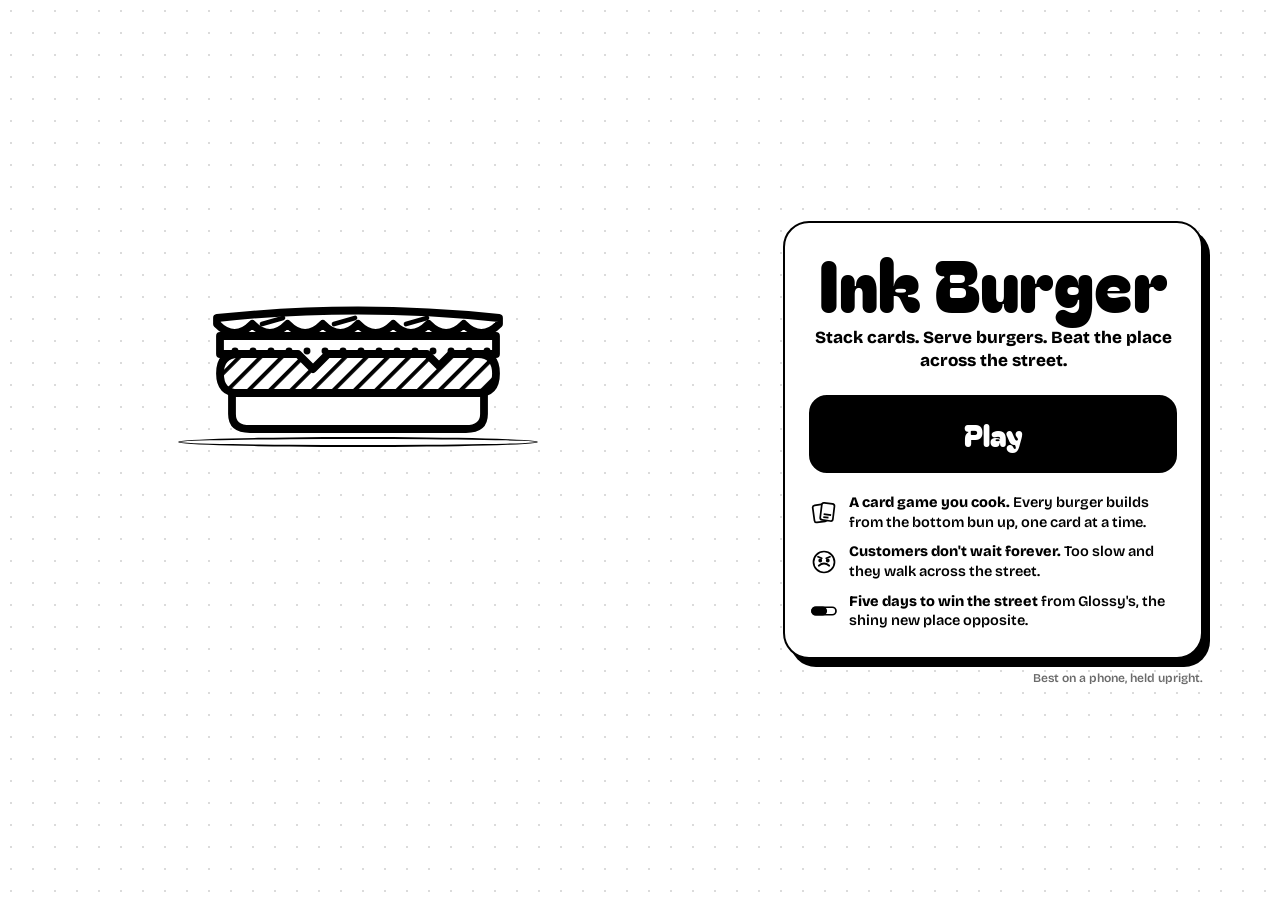
==== index.html @ 62f77157 "Ink Burger 0.1.0: first playable version The concept, set up like Ink Nine: a front page with a Play" ====
<!doctype html>
<html lang="en">
<head>
<meta charset="utf-8">
<meta name="viewport" content="width=device-width, initial-scale=1, viewport-fit=cover">
<title>Ink Burger: stack cards, serve burgers</title>
<meta name="description" content="A minimal ink-drawn card game. Stack cards into burgers, keep your regulars happy, and win the street from Glossy's across the road.">
<meta name="theme-color" content="#ffffff" media="(prefers-color-scheme: light)">
<meta name="theme-color" content="#161616" media="(prefers-color-scheme: dark)">
<link rel="manifest" href="/manifest.webmanifest">
<link rel="icon" type="image/png" sizes="48x48" href="/icons/favicon-48.png">
<link rel="icon" type="image/svg+xml" href="/icons/icon.svg">
<link rel="apple-touch-icon" href="/icons/apple-touch-icon.png">
<meta name="apple-mobile-web-app-capable" content="yes">
<meta name="mobile-web-app-capable" content="yes">
<meta name="apple-mobile-web-app-title" content="Ink Burger">
<meta name="apple-mobile-web-app-status-bar-style" content="default">
<meta property="og:type" content="website">
<meta property="og:site_name" content="Ink Burger">
<meta property="og:title" content="Ink Burger">
<meta property="og:description" content="Stack cards. Serve burgers. Beat the place across the street.">
<meta property="og:url" content="https://ink-burger.vercel.app/">
<link rel="canonical" href="https://ink-burger.vercel.app/">
<meta property="og:image" content="https://ink-burger.vercel.app/og-image.png">
<meta property="og:image:alt" content="Ink Burger: an ink-drawn burger beside the words Stack cards. Serve burgers.">
<meta property="og:image:width" content="1200">
<meta property="og:image:height" content="630">
<meta name="twitter:card" content="summary_large_image">
<meta name="twitter:title" content="Ink Burger">
<meta name="twitter:description" content="Stack cards. Serve burgers. Beat the place across the street.">
<meta name="twitter:image" content="https://ink-burger.vercel.app/og-image.png">
<link rel="preconnect" href="https://fonts.googleapis.com">
<link rel="preconnect" href="https://fonts.gstatic.com" crossorigin>
<link href="https://fonts.googleapis.com/css2?family=Bagel+Fat+One&family=Bricolage+Grotesque:opsz,wght@12..96,600;12..96,800&display=swap" rel="stylesheet">
<style>
:root{--ink:#000;--paper:#fff;--mute:#6b6b6b;--display:'Bagel Fat One','Arial Black',sans-serif;--ui:'Bricolage Grotesque',system-ui,-apple-system,'Segoe UI',sans-serif;
  box-sizing:border-box;padding-top:env(safe-area-inset-top,0px);padding-bottom:env(safe-area-inset-bottom,0px)}
@media (prefers-color-scheme:dark){:root:not([data-theme="light"]){--ink:#f4f4f4;--paper:#161616;--mute:#9a9a9a}}
:root[data-theme="dark"]{--ink:#f4f4f4;--paper:#161616;--mute:#9a9a9a}
*,*::before,*::after{box-sizing:inherit}
html{scroll-padding-top:env(safe-area-inset-top,0px)}
html,body{margin:0;min-height:100%;background:var(--paper);color:var(--ink);font-family:var(--ui)}
#stage{position:fixed;inset:0;z-index:0;display:grid;place-items:center;pointer-events:none;
  background:radial-gradient(circle,var(--ink) 1px,transparent 1.3px) 0 0/22px 22px;opacity:1}
#stage::before{content:'';position:absolute;inset:0;background:var(--paper);opacity:.86}
#burger{position:absolute;left:50%;top:calc(env(safe-area-inset-top,0px) + 4vh);width:min(62vw,300px);transform:translateX(-50%)}
#burger svg{width:100%;height:auto;overflow:visible;display:block}
#burger g{transform-box:fill-box;transform-origin:50% 100%}
#plate{position:absolute;left:50%;width:min(76vw,360px);height:10px;transform:translateX(-50%);border:2.5px solid var(--ink);border-radius:50%;background:var(--paper)}
main{position:relative;z-index:1;min-height:100vh;min-height:100dvh;display:grid;place-items:end center;align-content:end;padding:24px 18px calc(env(safe-area-inset-bottom,0px) + 18px)}
@media (min-aspect-ratio:1/1){main{place-items:center end;align-content:center;padding-right:6vw}#burger{left:28%;top:24vh}#plate{left:28%}}
.card{width:min(420px,100%);background:var(--paper);border:2.5px solid var(--ink);border-radius:26px;box-shadow:7px 8px 0 var(--ink);padding:26px 24px 22px;text-align:center;
  animation:in .8s cubic-bezier(.3,.7,.3,1) both .2s}
@keyframes in{0%{opacity:0;transform:translateY(60px) scale(.8,1.2)}55%{opacity:1;transform:translateY(-8px) scale(1.04,.96)}78%{transform:translateY(2px) scale(.99,1.01)}100%{transform:none}}
h1{font-family:var(--display);font-weight:400;font-size:clamp(50px,14vw,72px);line-height:.92;margin:0}
.tag{font-weight:800;font-size:17px;margin:12px 0 22px;line-height:1.35}
.play{display:block;width:100%;background:var(--ink);color:var(--paper);text-decoration:none;border-radius:18px;padding:15px 20px;font-family:var(--display);font-weight:400;font-size:30px;
  border:2.5px solid var(--ink);transition:transform .22s cubic-bezier(.34,1.56,.64,1)}
.play:hover{transform:translateY(-2px)}
.play:active{transform:scale(1.04,.9)}
.play:focus-visible,.install:focus-visible{outline:3px dashed var(--ink);outline-offset:4px}
.feats{list-style:none;padding:0;margin:20px 0 4px;display:grid;gap:10px;text-align:left}
.feats li{display:grid;grid-template-columns:30px 1fr;gap:10px;align-items:center;font-weight:600;font-size:14.5px;line-height:1.35}
.feats svg{width:30px;height:30px;overflow:visible}
.feats b{font-weight:800}
.install{appearance:none;margin-top:16px;width:100%;background:var(--paper);color:var(--ink);border:2px solid var(--ink);border-radius:14px;padding:11px 14px;font:800 15px var(--ui);cursor:pointer}
.install[hidden],.ios[hidden]{display:none}
.ios{margin:14px 0 0;font-size:13px;font-weight:600;color:var(--mute);line-height:1.4}
.ios b{color:var(--ink)}
footer{margin-top:12px;font-size:12px;font-weight:600;color:var(--mute)}
@media (prefers-reduced-motion:reduce){.card{animation:none}}
</style>
</head>
<body>
<svg width="0" height="0" style="position:absolute" aria-hidden="true"><defs>
  <pattern id="hatch" width="5" height="5" patternUnits="userSpaceOnUse" patternTransform="rotate(45)"><rect width="5" height="5" style="fill:var(--paper)"/><line x1="0" y1="0" x2="0" y2="5" style="stroke:var(--ink);stroke-width:2.6"/></pattern>
  <pattern id="dots" width="6" height="6" patternUnits="userSpaceOnUse"><rect width="6" height="6" style="fill:var(--paper)"/><circle cx="3" cy="3" r="1.15" style="fill:var(--ink)"/></pattern>
  <pattern id="stripes" width="6" height="5" patternUnits="userSpaceOnUse"><rect width="6" height="5" style="fill:var(--paper)"/><line x1="0" y1="2.5" x2="6" y2="2.5" style="stroke:var(--ink);stroke-width:1.5"/></pattern>
</defs></svg>
<div id="stage" aria-hidden="true"><div id="burger"></div><div id="plate"></div></div>
<main>
  <div class="card">
    <h1>Ink Burger</h1>
    <p class="tag">Stack cards. Serve burgers. Beat the place across the street.</p>
    <a class="play" href="/play/">Play</a>
    <ul class="feats">
      <li><svg viewBox="0 0 40 40" aria-hidden="true"><g style="stroke:var(--ink);fill:var(--paper)" stroke-width="2.3" stroke-linejoin="round"><rect x="6" y="9" width="17" height="23" rx="3" transform="rotate(-8 14 20)"/><rect x="16" y="7" width="17" height="23" rx="3" transform="rotate(7 24 18)"/><path d="M20 22h10M20 26h7" transform="rotate(7 24 18)"/></g></svg><span><b>A card game you cook.</b> Every burger builds from the bottom bun up, one card at a time.</span></li>
      <li><svg viewBox="0 0 40 40" aria-hidden="true"><g style="stroke:var(--ink);fill:var(--paper)" stroke-width="2.3" stroke-linecap="round"><circle cx="20" cy="20" r="14"/><path d="M13 25q7-6 14 0" fill="none"/><path d="M12 13l5 2M28 13l-5 2" fill="none"/><circle cx="15" cy="18" r="1.4" style="fill:var(--ink)"/><circle cx="25" cy="18" r="1.4" style="fill:var(--ink)"/></g></svg><span><b>Customers don't wait forever.</b> Too slow and they walk across the street.</span></li>
      <li><svg viewBox="0 0 40 40" aria-hidden="true"><g style="stroke:var(--ink);fill:var(--paper)" stroke-width="2.3" stroke-linejoin="round"><rect x="4" y="15" width="32" height="10" rx="5"/><rect x="4" y="15" width="19" height="10" rx="5" style="fill:var(--ink)"/></g></svg><span><b>Five days to win the street</b> from Glossy's, the shiny new place opposite.</span></li>
    </ul>
    <button class="install" id="install" hidden>Add Ink Burger to your home screen</button>
    <p class="ios" id="ios" hidden>To play full screen, tap <b>Share</b> in Safari, then <b>Add to Home Screen</b>.</p>
  </div>
  <footer>Best on a phone, held upright.</footer>
</main>
<script src="/play/js/data.js"></script>
<script src="/play/js/draw.js"></script>
<script>
/* ---------- install prompts ---------- */
(()=>{
  const standalone=matchMedia('(display-mode: standalone)').matches||navigator.standalone;
  let deferred=null; const btn=document.getElementById('install');
  addEventListener('beforeinstallprompt',e=>{ e.preventDefault(); deferred=e; if(!standalone) btn.hidden=false; });
  btn.addEventListener('click',async()=>{ if(!deferred) return; deferred.prompt(); await deferred.userChoice; deferred=null; btn.hidden=true; });
  const ios=/iphone|ipad|ipod/i.test(navigator.userAgent)&&!standalone;
  if(ios) document.getElementById('ios').hidden=false;
  if('serviceWorker' in navigator&&location.protocol==='https:') navigator.serviceWorker.register('/sw.js').catch(()=>{});
})();

/* ---------- a burger that keeps building itself behind the card ---------- */
(()=>{
  const box=document.getElementById('burger'), plate=document.getElementById('plate');
  const still=matchMedia('(prefers-reduced-motion: reduce)').matches;
  const RECIPES=[[0,1,2,4,5,8],[0,1,2,3,8],[0,1,4,5,6,8],[0,1,2,7,4,8]];
  const wait=ms=>new Promise(r=>setTimeout(r,ms));
  function place(){ const r=box.getBoundingClientRect(); plate.style.top=(r.bottom-4)+'px'; }
  addEventListener('resize',place);
  async function run(){
    for(let k=0;;k=(k+1)%RECIPES.length){
      box.innerHTML=burgerSVG(RECIPES[k],99,null,2.6); place();
      const gs=[...box.querySelectorAll('g')];
      if(still) return;
      gs.forEach(g=>g.style.opacity=0);
      await wait(500);
      for(const g of gs){
        g.style.opacity='';
        g.animate([{transform:'translateY(-160px)',opacity:0},{transform:'translateY(0) scale(1.18,.62)',opacity:1,offset:.68},
          {transform:'scale(.94,1.1)',offset:.84},{transform:'none'}],{duration:560,easing:'cubic-bezier(.55,0,.8,.6)'});
        await wait(380);
      }
      await wait(2200);
      // served: the burger hops off to the side
      await box.animate([{transform:'translateX(-50%)'},{transform:'translate(-50%,8px) scale(1.06,.9)',offset:.2},
        {transform:'translate(120vw,-60px) rotate(18deg)',opacity:1}],{duration:700,easing:'cubic-bezier(.5,0,.75,.3)'}).finished;
      box.innerHTML='';
    }
  }
  run();
})();
</script>
</body>
</html>
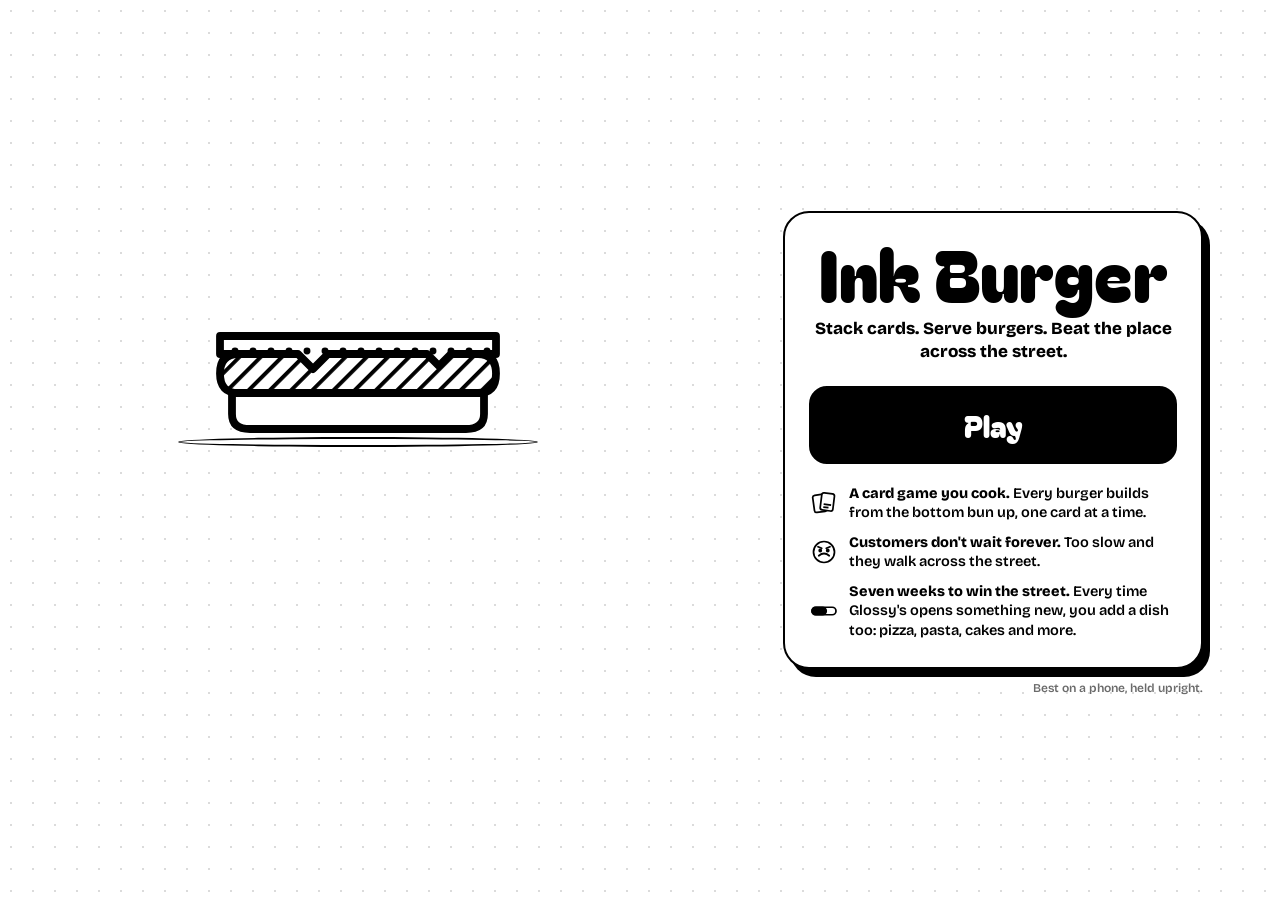
==== commit c5b937ec: "Seven weeks, seven dishes: the menu grows as Glossy's expands (0.3.0) Each week Glossy's opens somet" ====
--- a/index.html
+++ b/index.html
@@ -86,7 +86,7 @@
     <ul class="feats">
       <li><svg viewBox="0 0 40 40" aria-hidden="true"><g style="stroke:var(--ink);fill:var(--paper)" stroke-width="2.3" stroke-linejoin="round"><rect x="6" y="9" width="17" height="23" rx="3" transform="rotate(-8 14 20)"/><rect x="16" y="7" width="17" height="23" rx="3" transform="rotate(7 24 18)"/><path d="M20 22h10M20 26h7" transform="rotate(7 24 18)"/></g></svg><span><b>A card game you cook.</b> Every burger builds from the bottom bun up, one card at a time.</span></li>
       <li><svg viewBox="0 0 40 40" aria-hidden="true"><g style="stroke:var(--ink);fill:var(--paper)" stroke-width="2.3" stroke-linecap="round"><circle cx="20" cy="20" r="14"/><path d="M13 25q7-6 14 0" fill="none"/><path d="M12 13l5 2M28 13l-5 2" fill="none"/><circle cx="15" cy="18" r="1.4" style="fill:var(--ink)"/><circle cx="25" cy="18" r="1.4" style="fill:var(--ink)"/></g></svg><span><b>Customers don't wait forever.</b> Too slow and they walk across the street.</span></li>
-      <li><svg viewBox="0 0 40 40" aria-hidden="true"><g style="stroke:var(--ink);fill:var(--paper)" stroke-width="2.3" stroke-linejoin="round"><rect x="4" y="15" width="32" height="10" rx="5"/><rect x="4" y="15" width="19" height="10" rx="5" style="fill:var(--ink)"/></g></svg><span><b>Five days to win the street</b> from Glossy's, the shiny new place opposite.</span></li>
+      <li><svg viewBox="0 0 40 40" aria-hidden="true"><g style="stroke:var(--ink);fill:var(--paper)" stroke-width="2.3" stroke-linejoin="round"><rect x="4" y="15" width="32" height="10" rx="5"/><rect x="4" y="15" width="19" height="10" rx="5" style="fill:var(--ink)"/></g></svg><span><b>Seven weeks to win the street.</b> Every time Glossy's opens something new, you add a dish too: pizza, pasta, cakes and more.</span></li>
     </ul>
     <button class="install" id="install" hidden>Add Ink Burger to your home screen</button>
     <p class="ios" id="ios" hidden>To play full screen, tap <b>Share</b> in Safari, then <b>Add to Home Screen</b>.</p>
@@ -111,7 +111,9 @@
 (()=>{
   const box=document.getElementById('burger'), plate=document.getElementById('plate');
   const still=matchMedia('(prefers-reduced-motion: reduce)').matches;
-  const RECIPES=[[0,1,2,4,5,8],[0,1,2,3,8],[0,1,4,5,6,8],[0,1,2,7,4,8]];
+  // a burger, then each dish Ink Burger learns later in the week-by-week story
+  const R=(d,tops)=>{const D=DISHES[d];return IDS(d,[...D.base,...tops,...D.cap])};
+  const RECIPES=[[0,1,2,4,5,8],R(1,[3,5]),R(3,[2,3]),[0,1,2,3,8],R(2,[3]),R(5,[3,4]),R(4,[3,5]),R(6,[2,3])];
   const wait=ms=>new Promise(r=>setTimeout(r,ms));
   function place(){ const r=box.getBoundingClientRect(); plate.style.top=(r.bottom-4)+'px'; }
   addEventListener('resize',place);
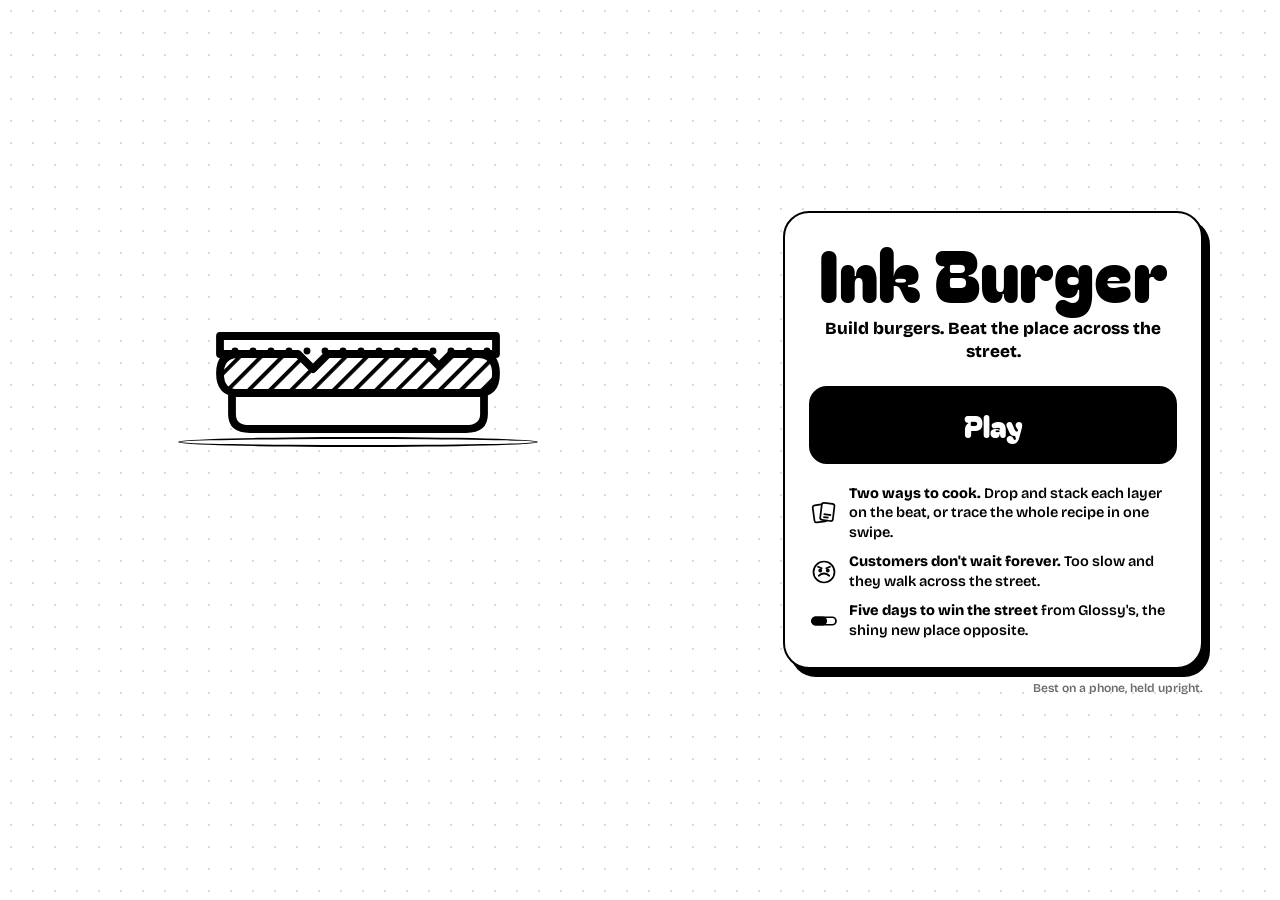
==== commit 8abfcb58: "Two ways to play: Drop and stack, and Trace (0.4.0) Merges the stack and trace prototypes into one g" ====
--- a/index.html
+++ b/index.html
@@ -3,8 +3,8 @@
 <head>
 <meta charset="utf-8">
 <meta name="viewport" content="width=device-width, initial-scale=1, viewport-fit=cover">
-<title>Ink Burger: stack cards, serve burgers</title>
-<meta name="description" content="A minimal ink-drawn card game. Stack cards into burgers, keep your regulars happy, and win the street from Glossy's across the road.">
+<title>Ink Burger: build burgers, beat the place across the street</title>
+<meta name="description" content="A minimal ink-drawn burger game. Drop and stack each layer, or trace the recipe through the pantry, and win the street from Glossy's across the road.">
 <meta name="theme-color" content="#ffffff" media="(prefers-color-scheme: light)">
 <meta name="theme-color" content="#161616" media="(prefers-color-scheme: dark)">
 <link rel="manifest" href="/manifest.webmanifest">
@@ -18,16 +18,16 @@
 <meta property="og:type" content="website">
 <meta property="og:site_name" content="Ink Burger">
 <meta property="og:title" content="Ink Burger">
-<meta property="og:description" content="Stack cards. Serve burgers. Beat the place across the street.">
+<meta property="og:description" content="Build burgers. Beat the place across the street.">
 <meta property="og:url" content="https://ink-burger.vercel.app/">
 <link rel="canonical" href="https://ink-burger.vercel.app/">
 <meta property="og:image" content="https://ink-burger.vercel.app/og-image.png">
-<meta property="og:image:alt" content="Ink Burger: an ink-drawn burger beside the words Stack cards. Serve burgers.">
+<meta property="og:image:alt" content="Ink Burger: an ink-drawn burger beside the words Build burgers.">
 <meta property="og:image:width" content="1200">
 <meta property="og:image:height" content="630">
 <meta name="twitter:card" content="summary_large_image">
 <meta name="twitter:title" content="Ink Burger">
-<meta name="twitter:description" content="Stack cards. Serve burgers. Beat the place across the street.">
+<meta name="twitter:description" content="Build burgers. Beat the place across the street.">
 <meta name="twitter:image" content="https://ink-burger.vercel.app/og-image.png">
 <link rel="preconnect" href="https://fonts.googleapis.com">
 <link rel="preconnect" href="https://fonts.gstatic.com" crossorigin>
@@ -81,12 +81,12 @@
 <main>
   <div class="card">
     <h1>Ink Burger</h1>
-    <p class="tag">Stack cards. Serve burgers. Beat the place across the street.</p>
+    <p class="tag">Build burgers. Beat the place across the street.</p>
     <a class="play" href="/play/">Play</a>
     <ul class="feats">
-      <li><svg viewBox="0 0 40 40" aria-hidden="true"><g style="stroke:var(--ink);fill:var(--paper)" stroke-width="2.3" stroke-linejoin="round"><rect x="6" y="9" width="17" height="23" rx="3" transform="rotate(-8 14 20)"/><rect x="16" y="7" width="17" height="23" rx="3" transform="rotate(7 24 18)"/><path d="M20 22h10M20 26h7" transform="rotate(7 24 18)"/></g></svg><span><b>A card game you cook.</b> Every burger builds from the bottom bun up, one card at a time.</span></li>
+      <li><svg viewBox="0 0 40 40" aria-hidden="true"><g style="stroke:var(--ink);fill:var(--paper)" stroke-width="2.3" stroke-linejoin="round"><rect x="6" y="9" width="17" height="23" rx="3" transform="rotate(-8 14 20)"/><rect x="16" y="7" width="17" height="23" rx="3" transform="rotate(7 24 18)"/><path d="M20 22h10M20 26h7" transform="rotate(7 24 18)"/></g></svg><span><b>Two ways to cook.</b> Drop and stack each layer on the beat, or trace the whole recipe in one swipe.</span></li>
       <li><svg viewBox="0 0 40 40" aria-hidden="true"><g style="stroke:var(--ink);fill:var(--paper)" stroke-width="2.3" stroke-linecap="round"><circle cx="20" cy="20" r="14"/><path d="M13 25q7-6 14 0" fill="none"/><path d="M12 13l5 2M28 13l-5 2" fill="none"/><circle cx="15" cy="18" r="1.4" style="fill:var(--ink)"/><circle cx="25" cy="18" r="1.4" style="fill:var(--ink)"/></g></svg><span><b>Customers don't wait forever.</b> Too slow and they walk across the street.</span></li>
-      <li><svg viewBox="0 0 40 40" aria-hidden="true"><g style="stroke:var(--ink);fill:var(--paper)" stroke-width="2.3" stroke-linejoin="round"><rect x="4" y="15" width="32" height="10" rx="5"/><rect x="4" y="15" width="19" height="10" rx="5" style="fill:var(--ink)"/></g></svg><span><b>Seven weeks to win the street.</b> Every time Glossy's opens something new, you add a dish too: pizza, pasta, cakes and more.</span></li>
+      <li><svg viewBox="0 0 40 40" aria-hidden="true"><g style="stroke:var(--ink);fill:var(--paper)" stroke-width="2.3" stroke-linejoin="round"><rect x="4" y="15" width="32" height="10" rx="5"/><rect x="4" y="15" width="19" height="10" rx="5" style="fill:var(--ink)"/></g></svg><span><b>Five days to win the street</b> from Glossy's, the shiny new place opposite.</span></li>
     </ul>
     <button class="install" id="install" hidden>Add Ink Burger to your home screen</button>
     <p class="ios" id="ios" hidden>To play full screen, tap <b>Share</b> in Safari, then <b>Add to Home Screen</b>.</p>
@@ -111,9 +111,7 @@
 (()=>{
   const box=document.getElementById('burger'), plate=document.getElementById('plate');
   const still=matchMedia('(prefers-reduced-motion: reduce)').matches;
-  // a burger, then each dish Ink Burger learns later in the week-by-week story
-  const R=(d,tops)=>{const D=DISHES[d];return IDS(d,[...D.base,...tops,...D.cap])};
-  const RECIPES=[[0,1,2,4,5,8],R(1,[3,5]),R(3,[2,3]),[0,1,2,3,8],R(2,[3]),R(5,[3,4]),R(4,[3,5]),R(6,[2,3])];
+  const RECIPES=[[0,1,2,4,5,8],[0,1,2,3,8],[0,1,4,5,6,8],[0,1,2,7,4,8]];
   const wait=ms=>new Promise(r=>setTimeout(r,ms));
   function place(){ const r=box.getBoundingClientRect(); plate.style.top=(r.bottom-4)+'px'; }
   addEventListener('resize',place);
